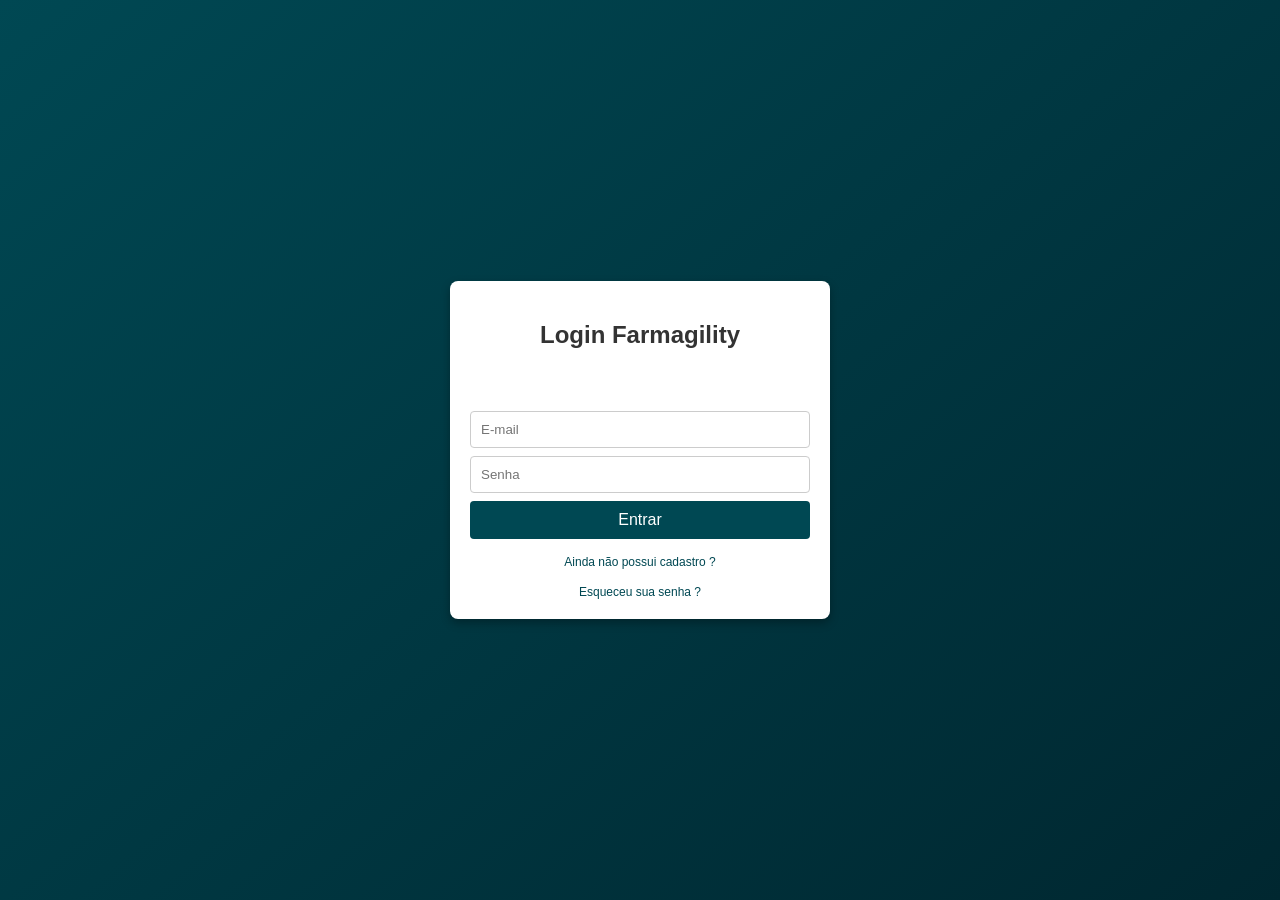
==== login.html @ 15ebcdad "Pagina de login e registro funcionando" ====
<!DOCTYPE html>
<html lang="pt-BR">
<head>
    <link rel="shortcut icon" href="assets/android-chrome-512x512.png" type="image/x-icon">
    <link rel="stylesheet" href="style.css">
    <meta charset="UTF-8">
    <meta name="viewport" content="width=device-width, initial-scale=1.0">
    <title>Farmagility</title>
</head>
<body>
    <div class="login-box">
        <h2>Login Farmagility</h2>
        <form id="form-login">
        <br>
            <input type="email" id="email" placeholder="E-mail" required>
            <input type="password" id="senha" placeholder="Senha" required>
            <input type="submit" value="Entrar">
        </form>
        <a href="#" id="link-cadastro">Ainda não possui cadastro ?</a>
        <a href="#" id="link-esqueci-senha">Esqueceu sua senha ?</a>
    </div>
    <script src="script.js"></script>
</body>
</html>
---- style.css ----
body {
            background-color: #002730;
            background-image: linear-gradient(320deg, #002730, #004853);
            height: 100vh;
            margin: 0;
            display: flex;
            align-items: center;
            justify-content: center;
            font-family: Arial, Helvetica, sans-serif;
        }
        .login-box {
            background-color: white;
            width: 340px;
            padding: 20px;
            border-radius: 8px;
            box-shadow: 0 4px 10px rgba(0, 0, 0, 0.3);
            display: grid;
            gap: 16px;

            
        }
        form {
            display: grid;
            gap: 8px;
        }
        h2 {
            color: #333;
            text-align: center;
        }
        .login-box form input{
            padding: 10px;
            border-radius: 4px;
            border: 1px solid #ccc;
            outline: none;
        }
         .login-box form input:focus {
            border-color: #004853;
         }
          .login-box form input[type="submit"] {
            background-color: #004853;
            color: #fff;
            font-size: 16px;
            border: none;
          }
          .login-box form input[type="submit"]:hover{
            cursor: pointer;
            opacity: 10;
          }
          a {
            font-size: 12px;
            text-align: center;
            text-decoration: none;
            color:#004853
          }
          a:hover {
            text-decoration: underline;
          }
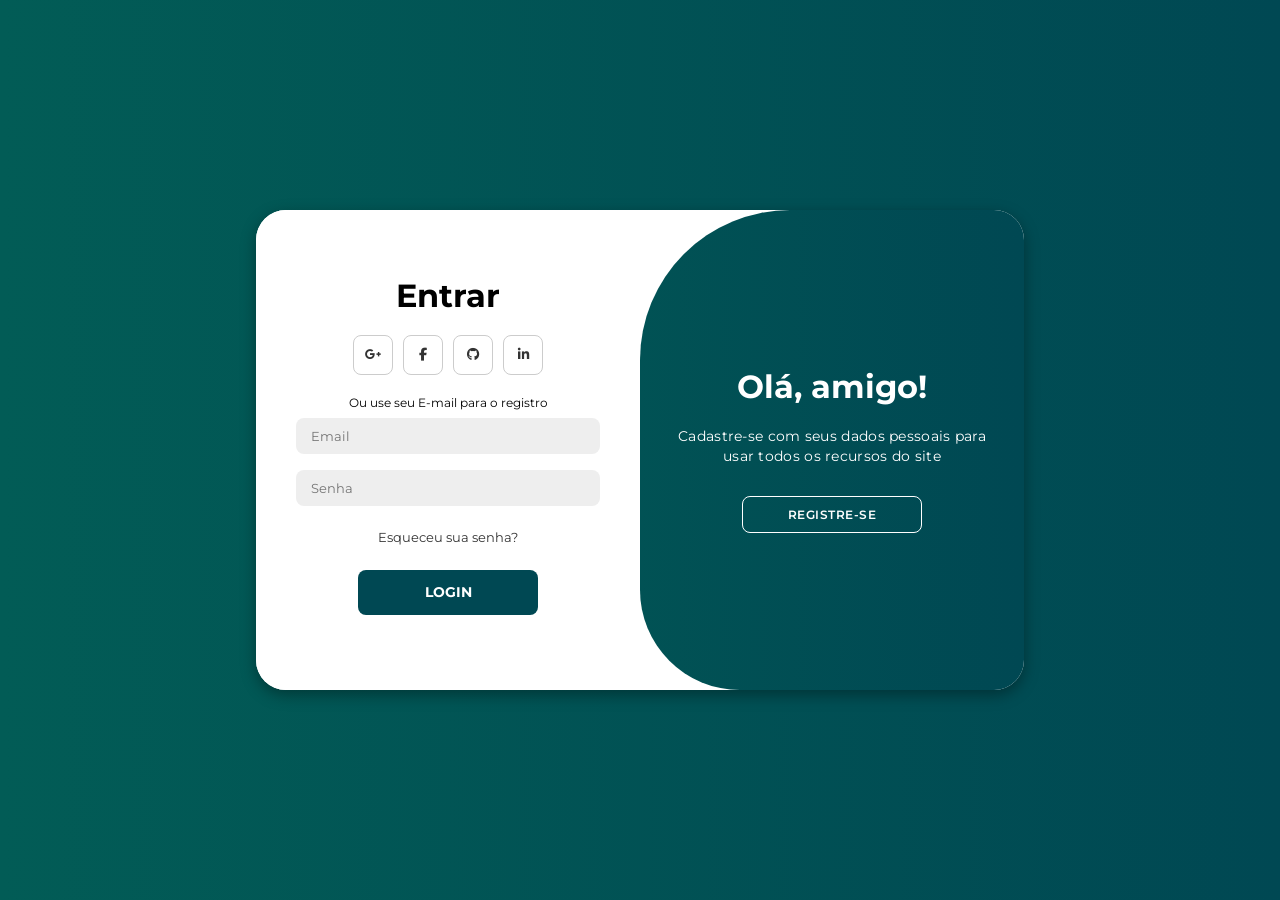
==== commit bc35949d: "refatoração do projeto, estilização da página principal e link dos botões" ====
--- a/login.html
+++ b/login.html
@@ -1,24 +1,66 @@
 <!DOCTYPE html>
-<html lang="pt-BR">
+<html lang="en">
+
 <head>
-    <link rel="shortcut icon" href="assets/android-chrome-512x512.png" type="image/x-icon">
-    <link rel="stylesheet" href="style.css">
     <meta charset="UTF-8">
     <meta name="viewport" content="width=device-width, initial-scale=1.0">
-    <title>Farmagility</title>
+    <link rel="stylesheet" href="https://cdnjs.cloudflare.com/ajax/libs/font-awesome/6.4.2/css/all.min.css">
+    <link rel="stylesheet" href="/Login/style.css">
+    <title>Financielo</title>
 </head>
+
 <body>
-    <div class="login-box">
-        <h2>Login Farmagility</h2>
-        <form id="form-login">
-        <br>
-            <input type="email" id="email" placeholder="E-mail" required>
-            <input type="password" id="senha" placeholder="Senha" required>
-            <input type="submit" value="Entrar">
-        </form>
-        <a href="#" id="link-cadastro">Ainda não possui cadastro ?</a>
-        <a href="#" id="link-esqueci-senha">Esqueceu sua senha ?</a>
+
+    <div class="container" id="container">
+        <div class="form-container sign-up">
+            <form>
+                <h1>Criar Conta</h1>
+                <div class="social-icons">
+                    <a href="#" class="icon"><i class="fa-brands fa-google-plus-g"></i></a>
+                    <a href="#" class="icon"><i class="fa-brands fa-facebook-f"></i></a>
+                    <a href="#" class="icon"><i class="fa-brands fa-github"></i></a>
+                    <a href="#" class="icon"><i class="fa-brands fa-linkedin-in"></i></a>
+                </div>
+                <span>Ou use seu e-mail para o registro</span>
+                <input type="text" placeholder="Nome">
+                <input type="email" placeholder="Email">
+                <input type="password" placeholder="Senha">
+                <button>Registre-se</button>
+            </form>
+        </div>
+        <div class="form-container sign-in">
+            <form>
+                <h1>Entrar</h1>
+                <div class="social-icons">
+                    <a href="#" class="icon"><i class="fa-brands fa-google-plus-g"></i></a>
+                    <a href="#" class="icon"><i class="fa-brands fa-facebook-f"></i></a>
+                    <a href="#" class="icon"><i class="fa-brands fa-github"></i></a>
+                    <a href="#" class="icon"><i class="fa-brands fa-linkedin-in"></i></a>
+                </div>
+                <span>Ou use seu E-mail para o registro</span>
+                <input type="email" placeholder="Email">
+                <input type="password" placeholder="Senha">
+                <a href="#">Esqueceu sua senha?</a>
+                <a href="index.html" class="btn-login">Login</a>
+            </form>
+        </div>
+        <div class="toggle-container">
+            <div class="toggle">
+                <div class="toggle-panel toggle-left">
+                    <h1>Bem-vindo de volta!</h1>
+                    <p>Insira seus dados pessoais para usar todos os recursos do site</p>
+                    <button class="hidden" id="login">Login</button>
+                </div>
+                <div class="toggle-panel toggle-right">
+                    <h1>Olá, amigo!</h1>
+                    <p>Cadastre-se com seus dados pessoais para usar todos os recursos do site</p>
+                    <button class="hidden" id="register">Registre-se</button>
+                </div>
+            </div>
+        </div>
     </div>
-    <script src="script.js"></script>
+
+    <script src="/Login/script.js"></script>
 </body>
-</html>
+
+</html>
--- a/Login/style.css
+++ b/Login/style.css
@@ -0,0 +1,240 @@
+@import url('https://fonts.googleapis.com/css2?family=Montserrat:wght@300;400;500;600;700&display=swap');
+
+*{
+    margin: 0;
+    padding: 0;
+    box-sizing: border-box;
+    font-family: 'Montserrat', sans-serif;
+}
+
+body{
+    background-color: #c9d6ff;
+    background: linear-gradient(to right, #025c56, #004853);
+    display: flex;
+    align-items: center;
+    justify-content: center;
+    flex-direction: column;
+    height: 100vh;
+}
+
+.container{
+    background-color: #fff;
+    border-radius: 30px;
+    box-shadow: 0 5px 15px rgba(0, 0, 0, 0.35);
+    position: relative;
+    overflow: hidden;
+    width: 768px;
+    max-width: 100%;
+    min-height: 480px;
+}
+
+.container p{
+    font-size: 14px;
+    line-height: 20px;
+    letter-spacing: 0.3px;
+    margin: 20px 0;
+}
+
+.container span{
+    font-size: 12px;
+}
+
+.container a{
+    color: #333;
+    font-size: 13px;
+    text-decoration: none;
+    margin: 15px 0 10px;
+}
+.btn-login,.btn-login:link,.btn-login:visited{
+    display: flex;
+    justify-content: center;
+    align-items: center;
+    width: 180px;
+    height: 45px;
+    background-color: #004853;
+    color: #ffffff;
+    text-decoration: none;
+    font-weight: bold;
+    font-size: 14px;
+    text-transform: uppercase;
+    border-radius: 8px;
+    border: none;
+    transition: background 0.3s ease;
+    cursor: pointer;
+}
+
+.container button{
+    background-color: #004853;
+    color: #fff;
+    font-size: 12px;
+    padding: 10px 45px;
+    border: 1px solid transparent;
+    border-radius: 8px;
+    font-weight: 600;
+    letter-spacing: 0.5px;
+    text-transform: uppercase;
+    margin-top: 10px;
+    cursor: pointer;
+}
+.button{
+    background-color: #004853;
+    color: #fff;
+    font-size: 12px;
+    padding: 10px 45px;
+    border: 1px solid transparent;
+    border-radius: 8px;
+    font-weight: 600;
+    letter-spacing: 0.5px;
+    text-transform: uppercase;
+    margin-top: 10px;
+    cursor: pointer;
+}
+
+.container button.hidden{
+    background-color: transparent;
+    border-color: #fff;
+}
+
+.container form{
+    background-color: #fff;
+    display: flex;
+    align-items: center;
+    justify-content: center;
+    flex-direction: column;
+    padding: 0 40px;
+    height: 100%;
+}
+
+.container input{
+    background-color: #eee;
+    border: none;
+    margin: 8px 0;
+    padding: 10px 15px;
+    font-size: 13px;
+    border-radius: 8px;
+    width: 100%;
+    outline: none;
+}
+
+.form-container{
+    position: absolute;
+    top: 0;
+    height: 100%;
+    transition: all 0.6s ease-in-out;
+}
+
+.sign-in{
+    left: 0;
+    width: 50%;
+    z-index: 2;
+}
+
+.container.active .sign-in{
+    transform: translateX(100%);
+}
+
+.sign-up{
+    left: 0;
+    width: 50%;
+    opacity: 0;
+    z-index: 1;
+}
+
+.container.active .sign-up{
+    transform: translateX(100%);
+    opacity: 1;
+    z-index: 5;
+    animation: move 0.6s;
+}
+
+@keyframes move{
+    0%, 49.99%{
+        opacity: 0;
+        z-index: 1;
+    }
+    50%, 100%{
+        opacity: 1;
+        z-index: 5;
+    }
+}
+
+.social-icons{
+    margin: 20px 0;
+}
+
+.social-icons a{
+    border: 1px solid #ccc;
+    border-radius: 20%;
+    display: inline-flex;
+    justify-content: center;
+    align-items: center;
+    margin: 0 3px;
+    width: 40px;
+    height: 40px;
+}
+
+.toggle-container{
+    position: absolute;
+    top: 0;
+    left: 50%;
+    width: 50%;
+    height: 100%;
+    overflow: hidden;
+    transition: all 0.6s ease-in-out;
+    border-radius: 150px 0 0 100px;
+    z-index: 1000;
+}
+
+.container.active .toggle-container{
+    transform: translateX(-100%);
+    border-radius: 0 150px 100px 0;
+}
+
+.toggle{
+    background-color: #004853;
+    height: 100%;
+    background: linear-gradient(to right, #025c56, #004853);
+    color: #fff;
+    position: relative;
+    left: -100%;
+    height: 100%;
+    width: 200%;
+    transform: translateX(0);
+    transition: all 0.6s ease-in-out;
+}
+
+.container.active .toggle{
+    transform: translateX(50%);
+}
+
+.toggle-panel{
+    position: absolute;
+    width: 50%;
+    height: 100%;
+    display: flex;
+    align-items: center;
+    justify-content: center;
+    flex-direction: column;
+    padding: 0 30px;
+    text-align: center;
+    top: 0;
+    transform: translateX(0);
+    transition: all 0.6s ease-in-out;
+}
+
+.toggle-left{
+    transform: translateX(-200%);
+}
+
+.container.active .toggle-left{
+    transform: translateX(0);
+}
+
+.toggle-right{
+    right: 0;
+    transform: translateX(0);
+}
+
+.container.active .toggle-right{
+    transform: translateX(200%);
+}
